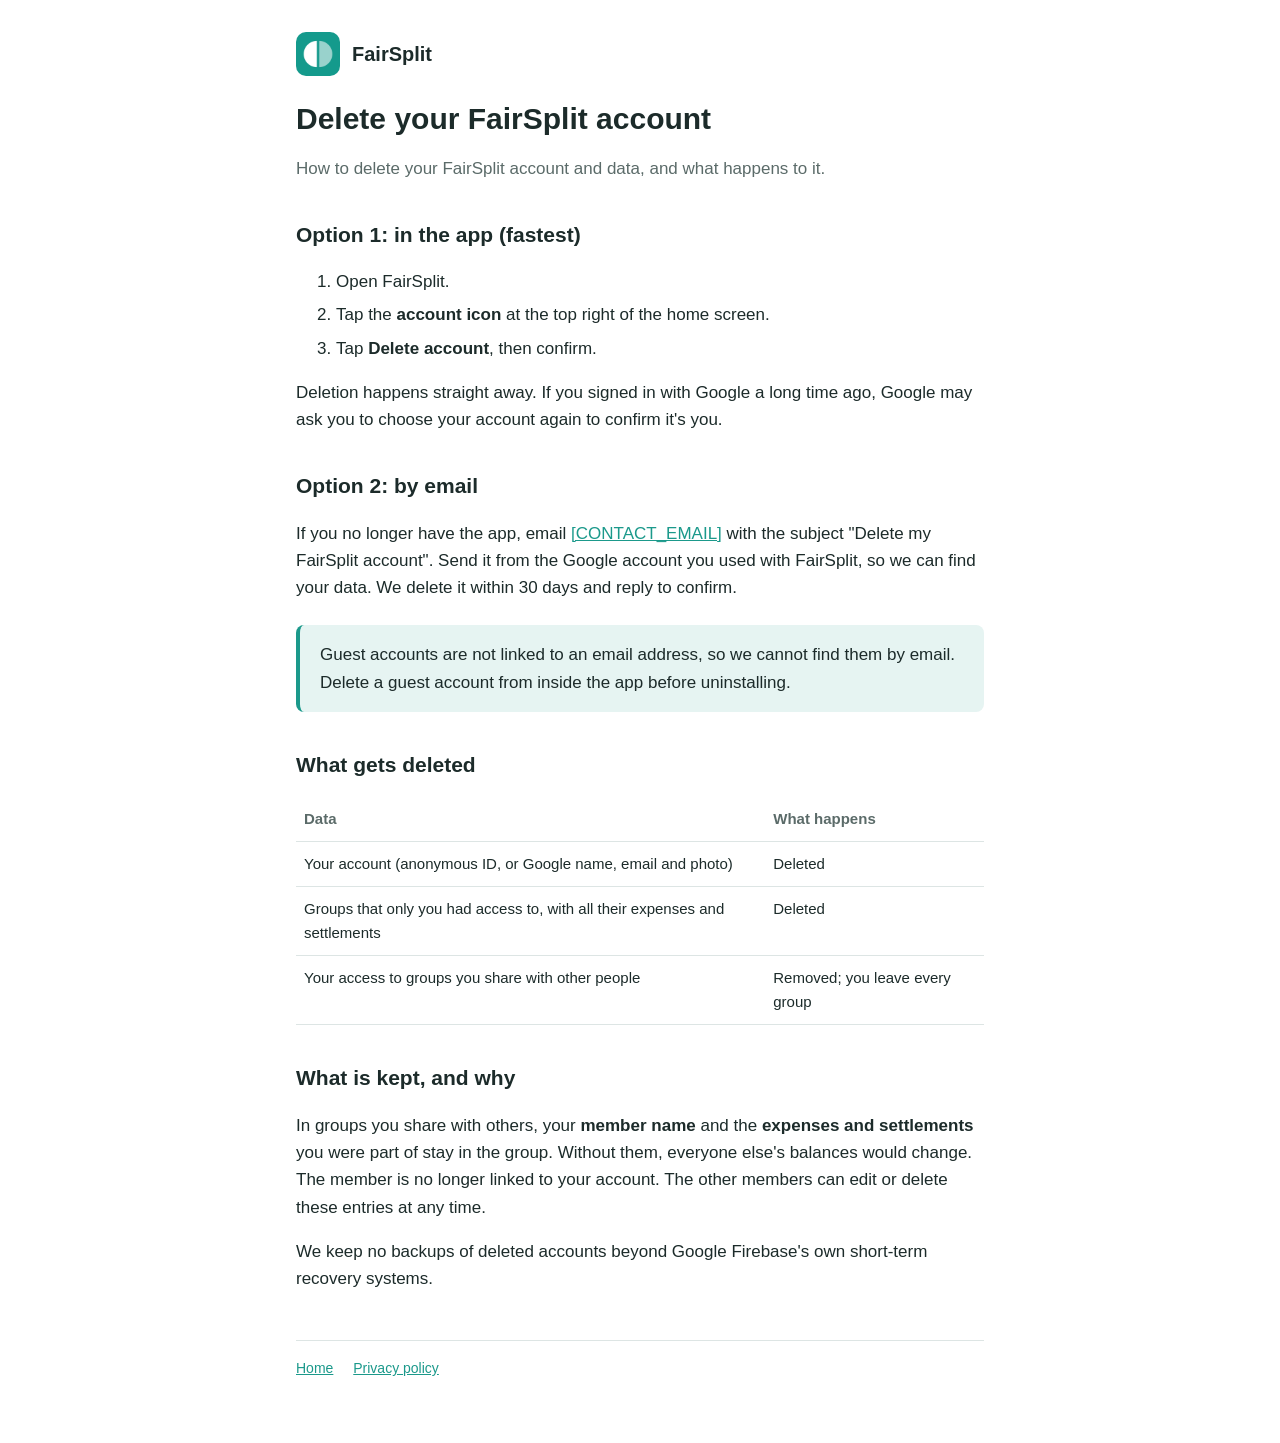
==== docs/delete-account.html @ 069cb968 "Add privacy policy, account-deletion and landing pages Static site in docs/ for GitHub Pages, as Pla" ====
<!doctype html>
<html lang="en">
<head>
  <meta charset="utf-8">
  <meta name="viewport" content="width=device-width, initial-scale=1">
  <title>Delete Your FairSplit Account</title>
  <link rel="stylesheet" href="style.css">
  <link rel="icon" href="icon.png">
</head>
<body>
<main>
  <header><img src="icon.png" alt=""><a href="index.html">FairSplit</a></header>

  <h1>Delete your FairSplit account</h1>
  <p class="muted">How to delete your FairSplit account and data, and what happens to it.</p>

  <h2>Option 1: in the app (fastest)</h2>
  <ol>
    <li>Open FairSplit.</li>
    <li>Tap the <strong>account icon</strong> at the top right of the home screen.</li>
    <li>Tap <strong>Delete account</strong>, then confirm.</li>
  </ol>
  <p>Deletion happens straight away. If you signed in with Google a long time ago, Google may ask
  you to choose your account again to confirm it's you.</p>

  <h2>Option 2: by email</h2>
  <p>If you no longer have the app, email
  <a href="mailto:[CONTACT_EMAIL]?subject=Delete%20my%20FairSplit%20account">[CONTACT_EMAIL]</a>
  with the subject "Delete my FairSplit account". Send it from the Google account you used with
  FairSplit, so we can find your data. We delete it within 30 days and reply to confirm.</p>
  <div class="callout">
    <p>Guest accounts are not linked to an email address, so we cannot find them by email.
    Delete a guest account from inside the app before uninstalling.</p>
  </div>

  <h2>What gets deleted</h2>
  <table>
    <tr><th>Data</th><th>What happens</th></tr>
    <tr>
      <td>Your account (anonymous ID, or Google name, email and photo)</td>
      <td>Deleted</td>
    </tr>
    <tr>
      <td>Groups that only you had access to, with all their expenses and settlements</td>
      <td>Deleted</td>
    </tr>
    <tr>
      <td>Your access to groups you share with other people</td>
      <td>Removed; you leave every group</td>
    </tr>
  </table>

  <h2>What is kept, and why</h2>
  <p>In groups you share with others, your <strong>member name</strong> and the
  <strong>expenses and settlements</strong> you were part of stay in the group. Without them,
  everyone else's balances would change. The member is no longer linked to your account.
  The other members can edit or delete these entries at any time.</p>
  <p>We keep no backups of deleted accounts beyond Google Firebase's own short-term recovery
  systems.</p>

  <footer>
    <a href="index.html">Home</a>
    <a href="privacy.html">Privacy policy</a>
  </footer>
</main>
</body>
</html>
---- docs/style.css ----
:root {
  --bg: #ffffff;
  --text: #1c2b2a;
  --muted: #5b6b69;
  --accent: #1b998b;
  --accent-soft: #e6f4f2;
  --rule: #dde5e4;
}

@media (prefers-color-scheme: dark) {
  :root {
    --bg: #101716;
    --text: #e5eeec;
    --muted: #9fb0ad;
    --accent: #4fc3b3;
    --accent-soft: #17302c;
    --rule: #26332f;
  }
}

* { box-sizing: border-box; }

body {
  margin: 0;
  background: var(--bg);
  color: var(--text);
  font: 17px/1.6 -apple-system, BlinkMacSystemFont, "Segoe UI", Roboto, sans-serif;
}

main {
  max-width: 720px;
  margin: 0 auto;
  padding: 32px 16px 64px;
}

header {
  display: flex;
  align-items: center;
  gap: 12px;
  margin-bottom: 24px;
}

header img { width: 44px; height: 44px; border-radius: 10px; }
header a { color: inherit; text-decoration: none; font-weight: 700; font-size: 20px; }

h1 { font-size: 30px; line-height: 1.25; margin: 0 0 4px; }
h2 { font-size: 21px; margin: 36px 0 8px; }
p, li { color: var(--text); }
.muted { color: var(--muted); }
a { color: var(--accent); }

.callout {
  background: var(--accent-soft);
  border-left: 4px solid var(--accent);
  border-radius: 8px;
  padding: 16px 20px;
  margin: 24px 0;
}
.callout p:first-child { margin-top: 0; }
.callout p:last-child { margin-bottom: 0; }

table { width: 100%; border-collapse: collapse; margin: 16px 0; font-size: 15px; }
th, td { text-align: left; vertical-align: top; padding: 10px 8px; border-bottom: 1px solid var(--rule); }
th { color: var(--muted); font-weight: 600; }

ol li, ul li { margin-bottom: 6px; }

footer {
  margin-top: 48px;
  padding-top: 16px;
  border-top: 1px solid var(--rule);
  color: var(--muted);
  font-size: 14px;
}
footer a { margin-right: 16px; }
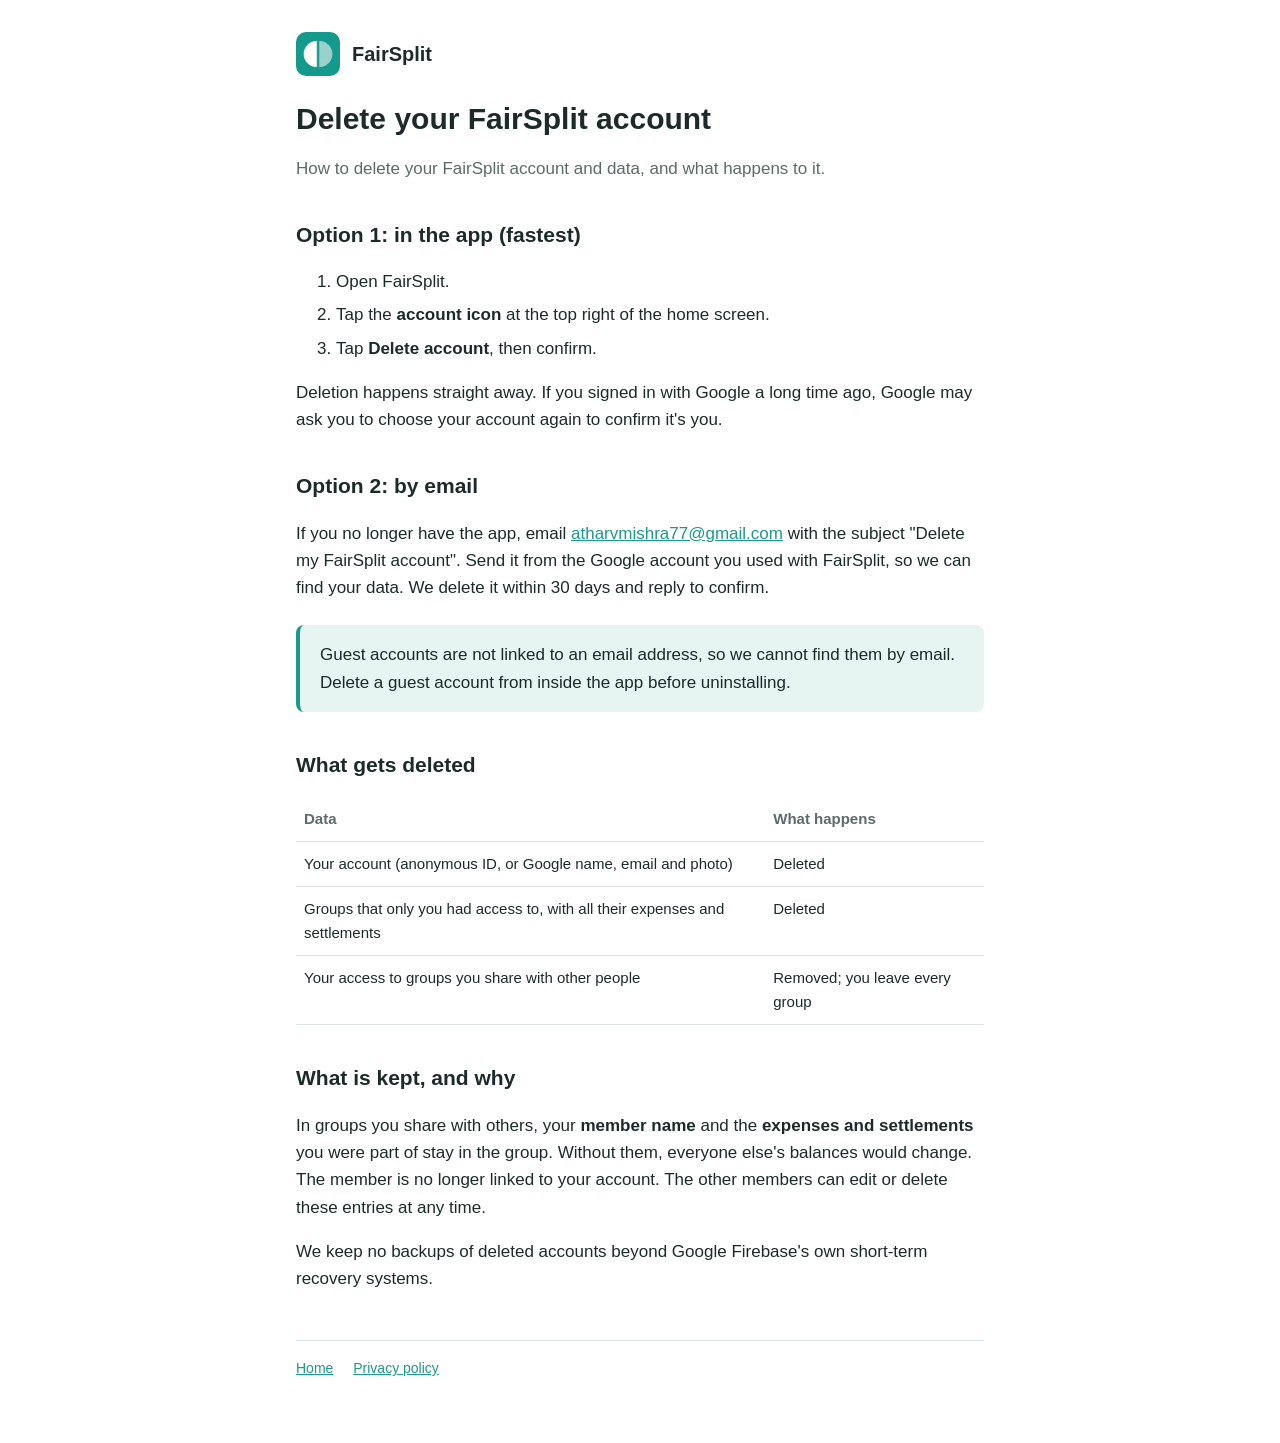
==== commit 2c3eb1b1: "Set support email on privacy and account-deletion pages Co-Authored-By: Claude Opus 5.5 <noreply@ant" ====
--- a/docs/delete-account.html
+++ b/docs/delete-account.html
@@ -25,7 +25,7 @@
 
   <h2>Option 2: by email</h2>
   <p>If you no longer have the app, email
-  <a href="mailto:[CONTACT_EMAIL]?subject=Delete%20my%20FairSplit%20account">[CONTACT_EMAIL]</a>
+  <a href="mailto:atharvmishra77@gmail.com?subject=Delete%20my%20FairSplit%20account">atharvmishra77@gmail.com</a>
   with the subject "Delete my FairSplit account". Send it from the Google account you used with
   FairSplit, so we can find your data. We delete it within 30 days and reply to confirm.</p>
   <div class="callout">
